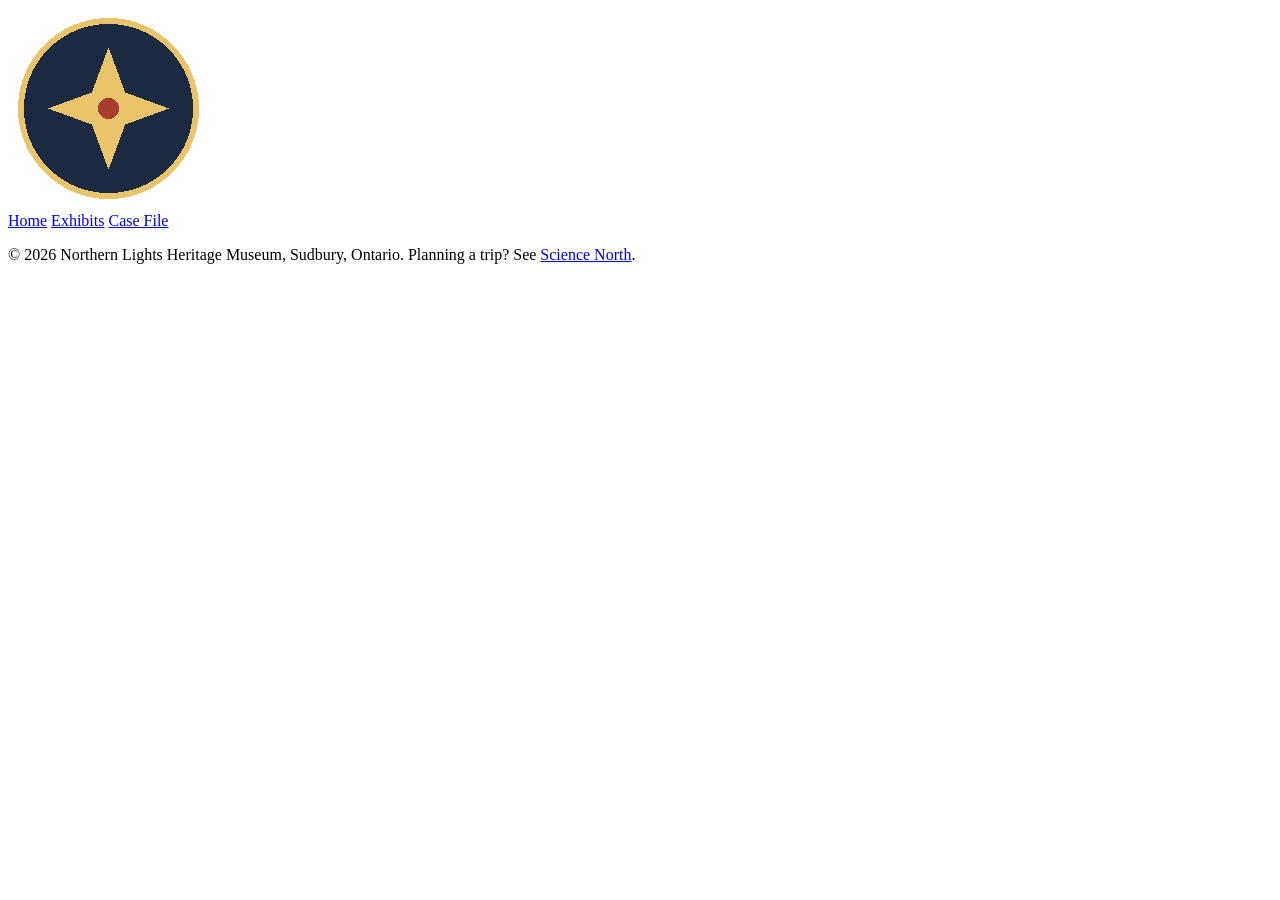
==== index.html @ c7165fd4 "Added home page skeleton and landmarks" ====
<!DOCTYPE html>
<html lang="en">
<head>
    <meta charset="UTF-8">
    <meta name="viewport" content="width=device-width, initial-scale=1.0">
    <title>Northern Lights Heritage Museum</title>
    <link rel="stylesheet" href="styles.css">
</head>
<body>

    <header>
        <img src="images/logo.png" alt="Northern Lights Heritage Museum logo">

        <nav>
            <a href="index.html" class="active">Home</a>
            <a href="#exhibits">Exhibits</a>
            <a href="case-file.html">Case File</a>
        </nav>
    </header>

    <main>
        
    </main>

    <footer>
        <p>
            &copy; 2026 Northern Lights Heritage Museum, Sudbury, Ontario.
            Planning a trip? See
            <a href="https://www.sciencenorth.ca/">Science North</a>.
        </p>
    </footer>

</body>
</html>
---- styles.css ----
/* Voyageur Museum: styles.css (starter) */
:root {
  --color-bg: #ffffff;
  --color-text: #222222;
  --color-accent: #c9a227;
}

/* Caption text under exhibit photos. Added by Sam (IT). */
.caption {
  color: #6b7a90;
  font-size: 0.9rem;
}
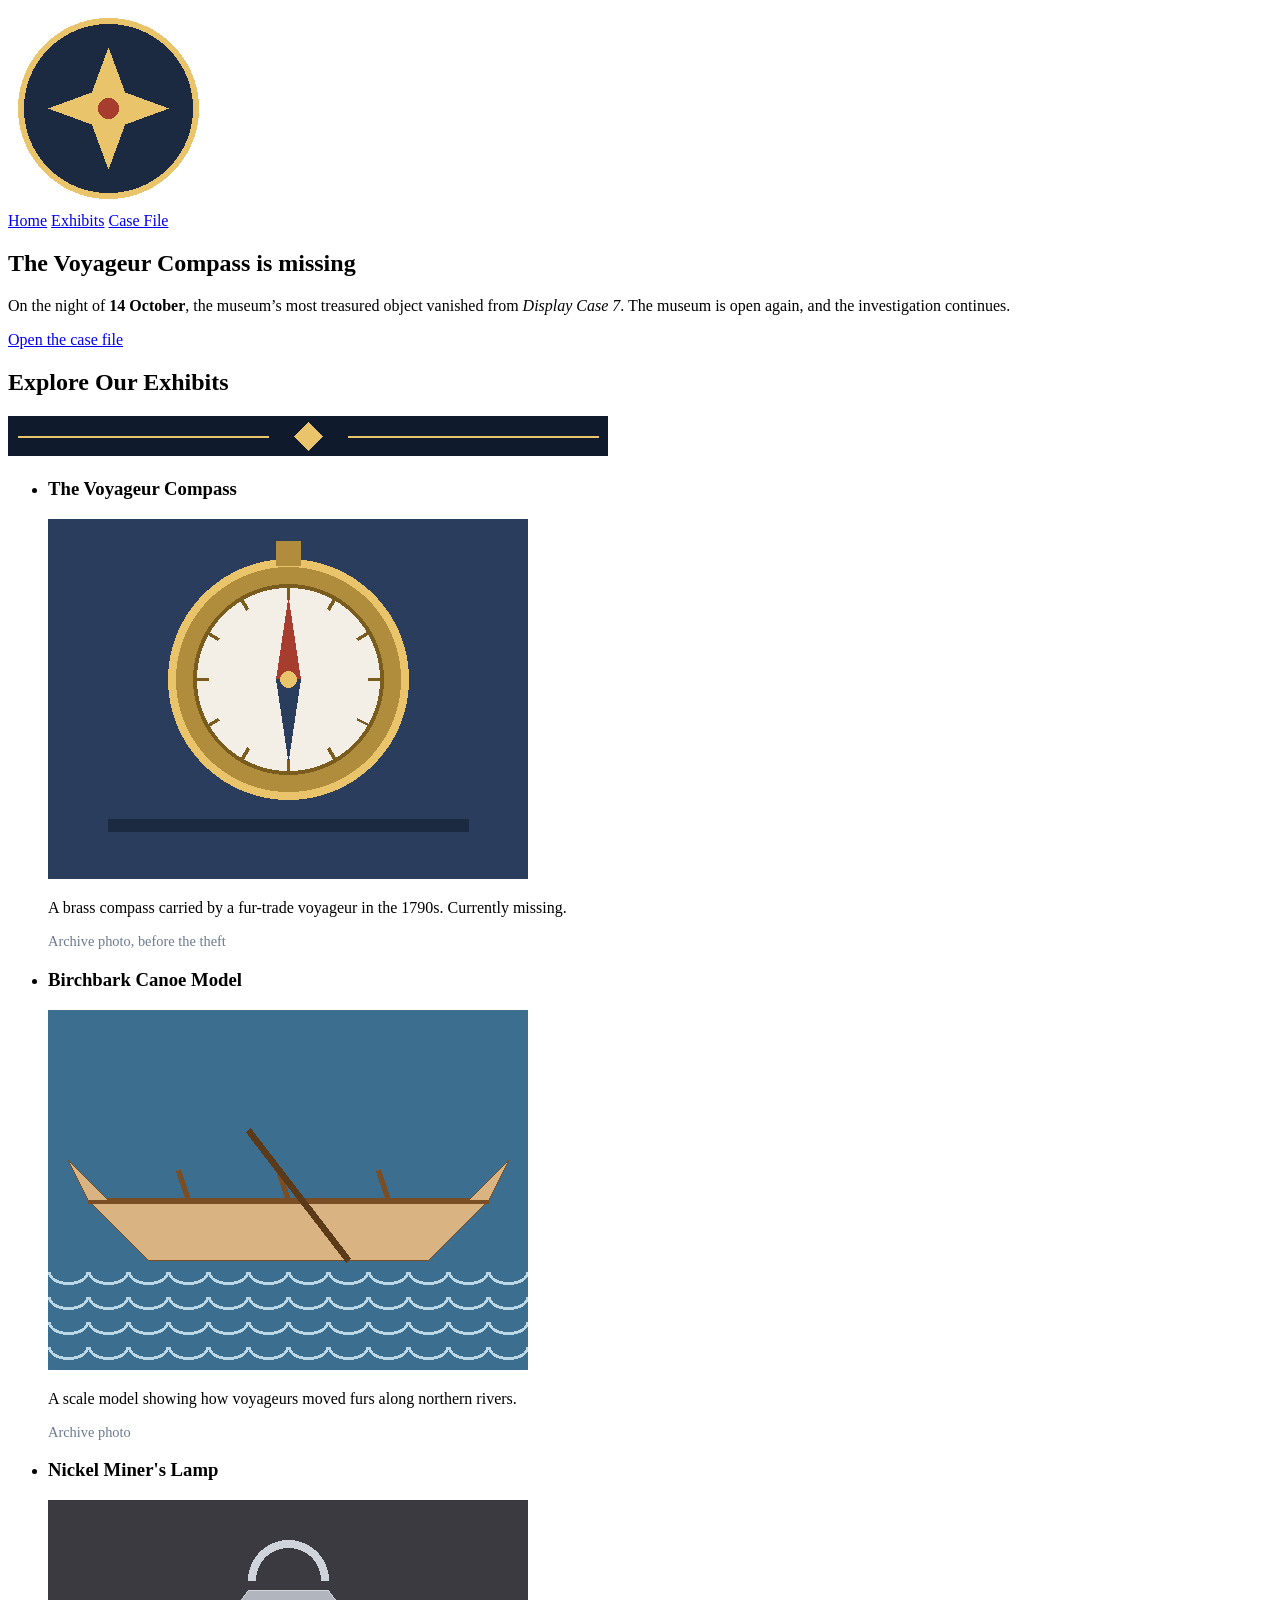
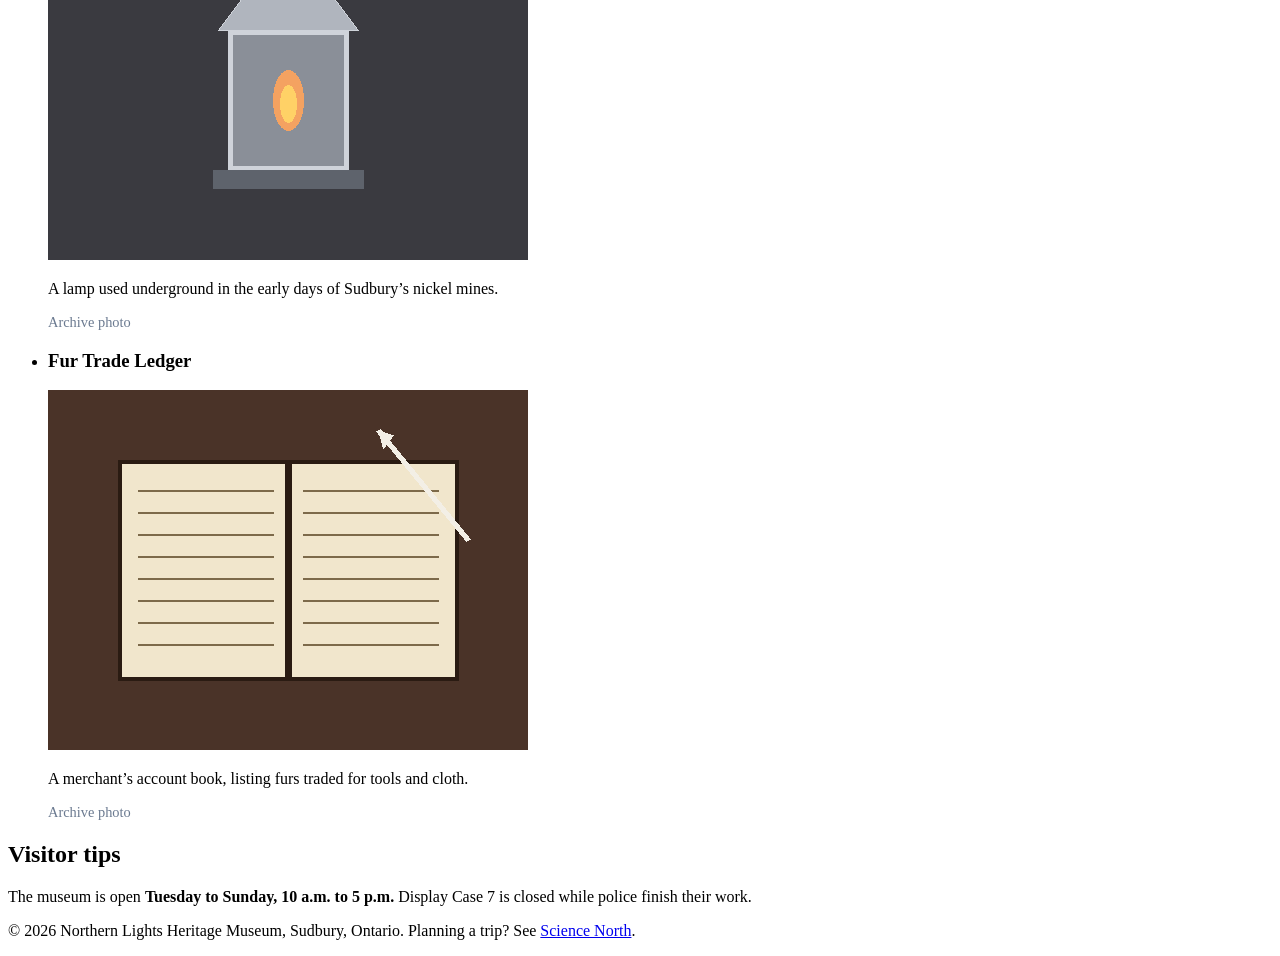
==== commit be6679c3: "Add welcome section, exhibit cards and visitor tips" ====
--- a/index.html
+++ b/index.html
@@ -19,9 +19,94 @@
         </nav>
     </header>
 
-    <main>
-        
-    </main>
+    
+<main>
+
+    <section id="welcome">
+        <h1>The Voyageur Compass is missing</h1>
+
+        <p>
+            On the night of <strong>14 October</strong>, the museum’s most
+            treasured object vanished from <em>Display Case 7</em>.
+            The museum is open again, and the investigation continues.
+        </p>
+
+        <a href="case-file.html" class="btn">Open the case file</a>
+    </section>
+
+    <div class="showcase">
+
+        <section id="exhibits">
+            <h2>Explore Our Exhibits</h2>
+
+            <img src="images/divider.png" alt="">
+
+            <ul class="exhibit-list">
+
+                <li>
+                    <article class="card">
+                        <h3>The Voyageur Compass</h3>
+                        <img src="images/compass.png" alt="Brass voyageur compass from the 1790s">
+                        <p>
+                            A brass compass carried by a fur-trade voyageur
+                            in the 1790s. Currently missing.
+                        </p>
+                        <p class="caption">Archive photo, before the theft</p>
+                    </article>
+                </li>
+
+                <li>
+                    <article class="card">
+                        <h3>Birchbark Canoe Model</h3>
+                        <img src="images/canoe.png" alt="Model of a traditional birchbark voyageur canoe">
+                        <p>
+                            A scale model showing how voyageurs moved furs
+                            along northern rivers.
+                        </p>
+                        <p class="caption">Archive photo</p>
+                    </article>
+                </li>
+
+                <li>
+                    <article class="card">
+                        <h3>Nickel Miner's Lamp</h3>
+                        <img src="images/lamp.png" alt="Historic miner's lamp used in Sudbury nickel mines">
+                        <p>
+                            A lamp used underground in the early days of
+                            Sudbury’s nickel mines.
+                        </p>
+                        <p class="caption">Archive photo</p>
+                    </article>
+                </li>
+
+                <li>
+                    <article class="card">
+                        <h3>Fur Trade Ledger</h3>
+                        <img src="images/ledger.png" alt="Old merchant ledger recording fur trade transactions">
+                        <p>
+                            A merchant’s account book, listing furs traded
+                            for tools and cloth.
+                        </p>
+                        <p class="caption">Archive photo</p>
+                    </article>
+                </li>
+
+            </ul>
+        </section>
+
+        <aside class="card">
+            <h2>Visitor tips</h2>
+
+            <p>
+                The museum is open <strong>Tuesday to Sunday, 10 a.m. to 5 p.m.</strong>
+                Display Case 7 is closed while police finish their work.
+            </p>
+        </aside>
+
+    </div>
+
+</main>
+
 
     <footer>
         <p>
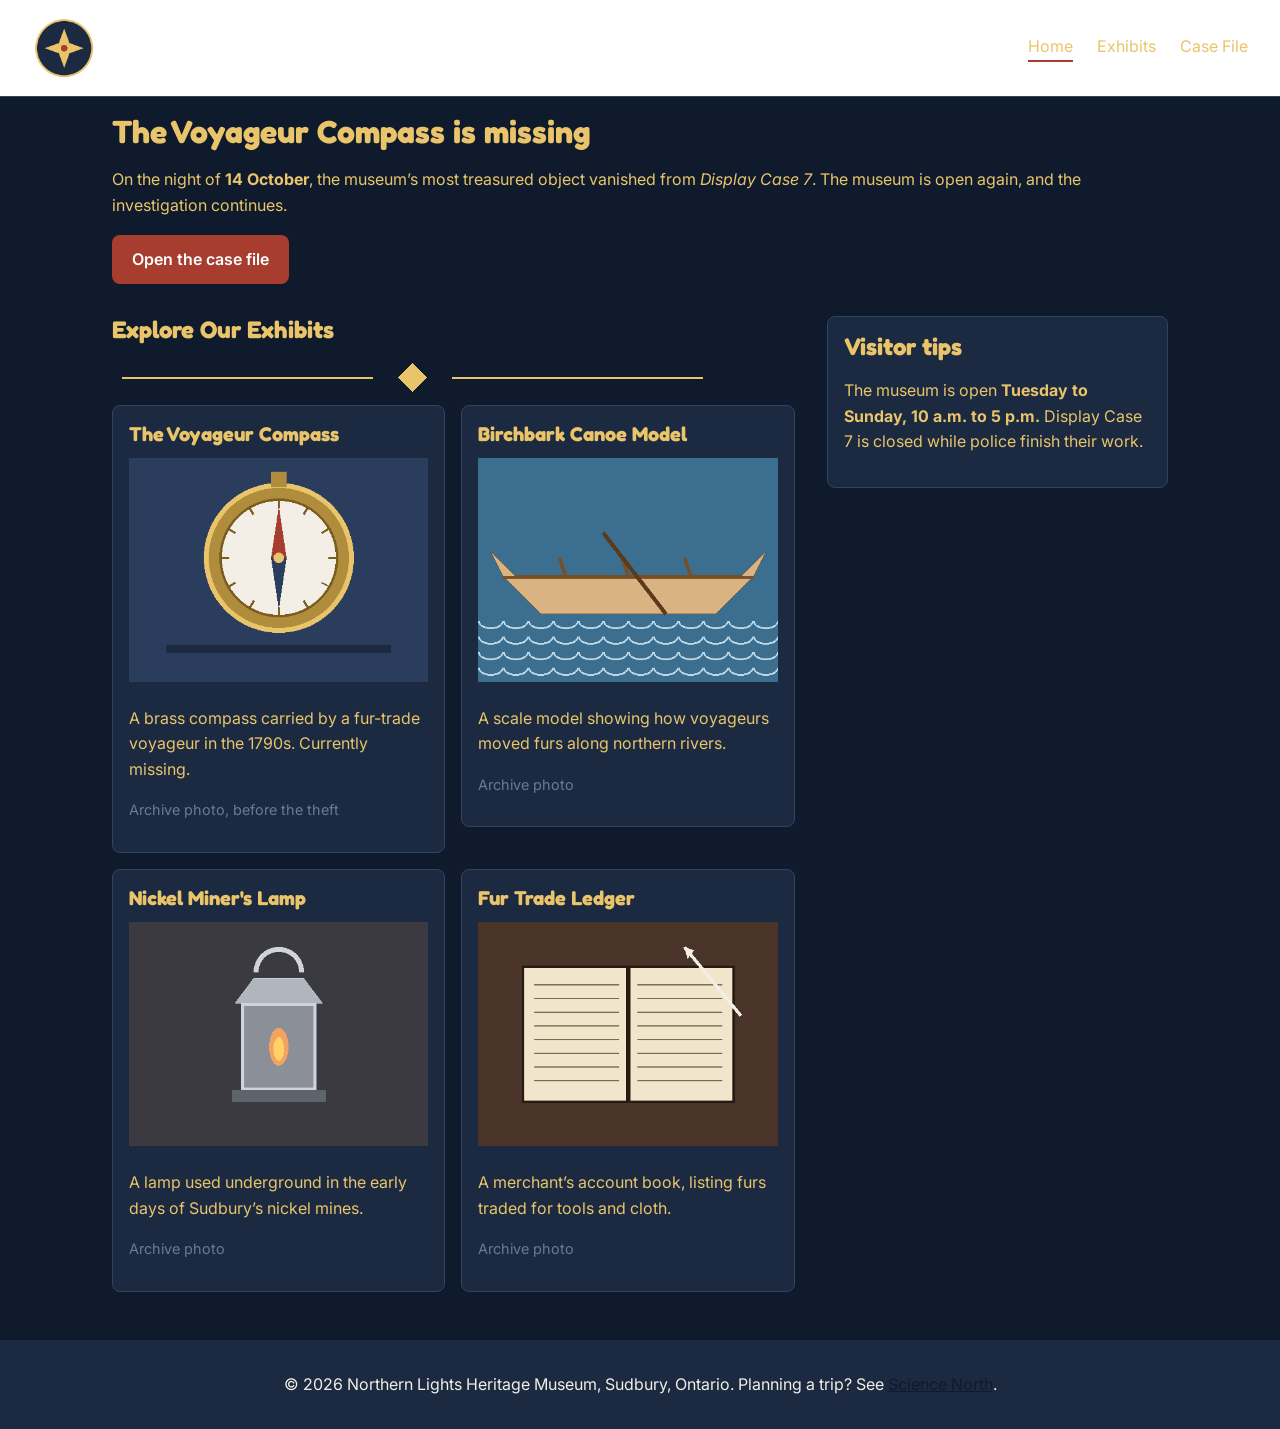
==== commit e2648ddd: "Apply night palette, fonts and heading scale" ====
--- a/index.html
+++ b/index.html
@@ -5,6 +5,9 @@
     <meta charset="UTF-8">
     <meta name="viewport" content="width=device-width, initial-scale=1.0">
     <title>Northern Lights Heritage Museum</title>
+    <link rel="preconnect" href="https://fonts.googleapis.com">
+<link rel="preconnect" href="https://fonts.gstatic.com" crossorigin>
+<link href="https://fonts.googleapis.com/css2?family=Fredoka:wght@500;600&amp;family=Inter:wght@400;600&amp;display=swap" rel="stylesheet">
     <link rel="stylesheet" href="styles.css">
 </head>
 <body>
--- a/styles.css
+++ b/styles.css
@@ -1,8 +1,17 @@
 /* Voyageur Museum: styles.css (starter) */
 :root {
-  --color-bg: #ffffff;
-  --color-text: #222222;
-  --color-accent: #c9a227;
+  --color-bg: #0f1b2d;
+  --color-surface: #1b2a41;
+  --color-text: #f3efe6;
+  --color-primary: #e9c46a;
+  --color-accent: #a63d2f;
+  --color-accent-dark: #7d2c21;
+  --color-border: #2f4363;
+  --color-muted: #a9b4c6;
+  --spacing-unit: 1rem;
+  --radius: 0.5rem;
+  --font-heading: "Fredoka", "Trebuchet MS", sans-serif;
+  --font-body: "Inter", "Helvetica Neue", Arial, sans-serif;
 }
 
 /* Caption text under exhibit photos. Added by Sam (IT). */
@@ -10,3 +19,189 @@
   color: #6b7a90;
   font-size: 0.9rem;
 }
+
+
+/* Mission 5: Base styles */
+
+* {
+  box-sizing: border-box;
+}
+
+body {
+  margin: 0;
+  background-color: var(--color-bg);
+  color: var(--color-primary);
+  font-family: var(--font-body);
+  line-height: 1.6;
+}
+
+img {
+  max-width: 100%;
+  height: auto;
+}
+
+a {
+  color: var(--color-primary);
+}
+
+h1,
+h2,
+h3 {
+  margin: 0 0 0.75rem;
+  font-family: var(--font-heading);
+  line-height: 1.2;
+  color: var(--color-primary);
+}
+
+h1 {
+  font-size: 2rem;
+}
+
+h2 {
+  font-size: 1.5rem;
+}
+
+h3 {
+  font-size: 1.25rem;
+}
+
+header {
+  display: flex;
+  flex-wrap: wrap;
+  justify-content: space-between;
+  align-items: center;
+  gap: var(--spacing-unit);
+  padding: var(--spacing-unit);
+  background-color: #ffffff;
+  border-bottom: 1px solid var(--color-border);
+}
+
+header img {
+  width: 4rem;
+}
+
+nav {
+  display: flex;
+  flex-wrap: wrap;
+  gap: 0.5rem 1.5rem;
+}
+
+nav a {
+  color: var(--color-primary);
+  text-decoration: none;
+}
+
+main {
+  max-width: 70rem;
+  margin: 0 auto;
+  padding: var(--spacing-unit);
+}
+
+section {
+  margin-bottom: 2rem;
+}
+
+footer {
+  padding: var(--spacing-unit);
+  background-color: var(--color-surface);
+  color: var(--color-text);
+  text-align: center;
+}
+
+footer a {
+  color: var(--color-bg);
+}
+
+fieldset {
+  margin: 0 0 1rem;
+  padding: var(--spacing-unit);
+  border: 1px solid var(--color-border);
+}
+
+textarea {
+  width: 100%;
+}
+
+.active {
+  color: var(--color-primary);
+  border-bottom: 2px solid var(--color-accent);
+}
+
+
+.exhibit-list {
+  list-style: none;
+  margin: 0;
+  padding: 0;
+  display: grid;
+  grid-template-columns: 1fr;
+  gap: var(--spacing-unit);
+}
+
+.showcase {
+  display: grid;
+  gap: 2rem;
+}
+
+
+@media (min-width: 768px) {
+  .exhibit-list {
+    grid-template-columns: repeat(2, 1fr);
+
+    h1 {
+      font-size: 2.5rem;
+    }
+    
+    h2 {
+      font-size: 1.75rem;
+    }
+  }
+
+  header,
+  main,
+  footer {
+    padding-left: 2rem;
+    padding-right: 2rem;
+  }
+}
+
+@media (min-width: 1024px) {
+  .showcase {
+    grid-template-columns: 2fr 1fr;
+    align-items: start;
+  }
+}
+
+.table-wrap {
+  overflow-x: auto;
+}
+
+.btn {
+  display: inline-block;
+  padding: 0.75rem 1.25rem;
+  background-color: var(--color-accent);
+  color: #ffffff;
+  border: 0;
+  border-radius: var(--radius);
+  font: inherit;
+  font-weight: 600;
+  text-decoration: none;
+  cursor: pointer;
+}
+
+.btn:hover {
+  background-color: var(--color-accent-dark);
+}
+
+.card {
+  padding: var(--spacing-unit);
+  background-color: var(--color-surface);
+  border: 1px solid var(--color-border);
+  border-radius: var(--radius);
+}
+
+input,
+select,
+textarea,
+button {
+  font: inherit;
+}
